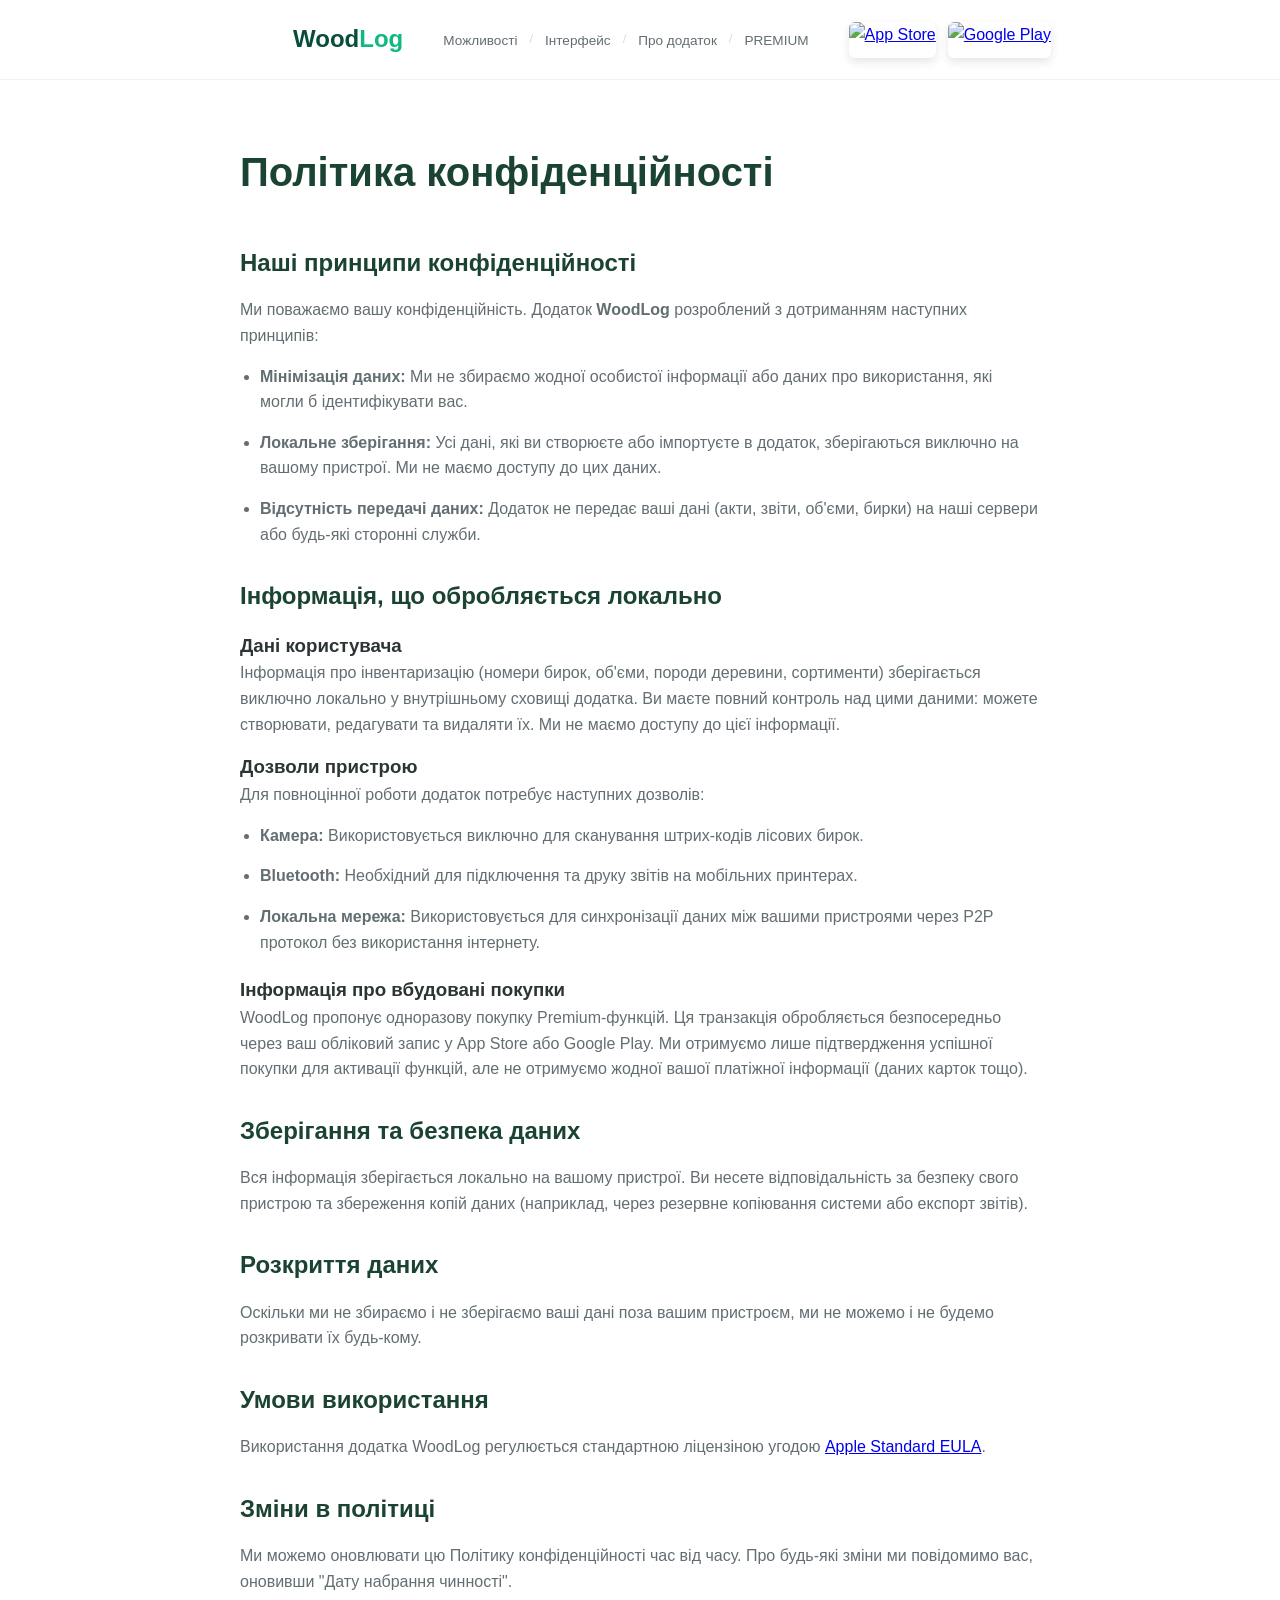
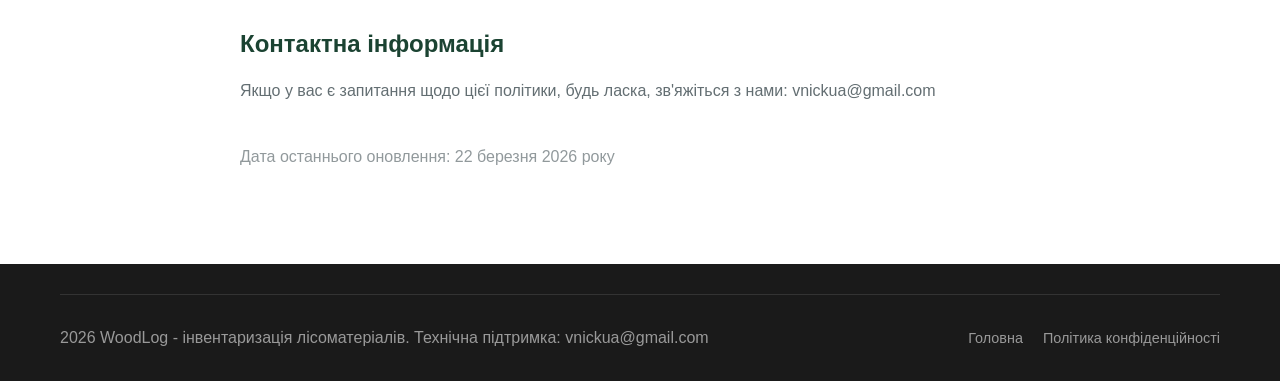
==== privacy.html @ 08e89b03 "add index" ====
<!DOCTYPE html>
<html lang="uk">

<head>
    <meta charset="UTF-8">
    <meta name="viewport" content="width=device-width, initial-scale=1.0">
    <title>Політика конфіденційності — WoodLog</title>
    <link rel="stylesheet" href="style.css">
    <style>
        .privacy-content {
            padding: 140px 0 80px;
            max-width: 800px;
            margin: 0 auto;
        }

        .privacy-content h1 {
            color: var(--primary);
            margin-bottom: 40px;
            font-size: 2.5rem;
        }

        .privacy-content h2 {
            color: var(--primary);
            margin: 30px 0 15px;
            font-size: 1.5rem;
        }

        .privacy-content p,
        .privacy-content li {
            color: var(--text-light);
            margin-bottom: 15px;
            font-size: 1rem;
        }

        .privacy-content ul {
            padding-left: 20px;
            margin-bottom: 20px;
        }
    </style>
</head>

<body>
    <header>
        <div class="container">
            <nav>
                <div class="logo">
                    <div class="animated-logo"></div>
                    <span class="logo-text"><span class="wood">Wood</span><span class="log">Log</span></span>
                </div>
                <ul>
                    <li><a href="index.html#features">Можливості</a></li>
                    <li class="separator">/</li>
                    <li><a href="index.html#showcase">Інтерфейс</a></li>
                    <li class="separator">/</li>
                    <li><a href="index.html#about">Про додаток</a></li>
                    <li class="separator">/</li>
                    <li><a href="index.html#premium">PREMIUM</a></li>
                </ul>
                <div class="header-btns">
                    <a href="#" class="store-btn">
                        <img src="assets/logo_app-store.png" alt="App Store">
                    </a>
                    <a href="#" class="store-btn">
                        <img src="assets/logo_google-play.png" alt="Google Play">
                    </a>
                </div>
            </nav>
        </div>
    </header>

    <main class="container privacy-content">
        <h1>Політика конфіденційності</h1>

        <section>
            <h2>Наші принципи конфіденційності</h2>
            <p>Ми поважаємо вашу конфіденційність. Додаток <strong>WoodLog</strong> розроблений з дотриманням наступних
                принципів:</p>
            <ul>
                <li><strong>Мінімізація даних:</strong> Ми не збираємо жодної особистої інформації або даних про
                    використання, які могли б ідентифікувати вас.</li>
                <li><strong>Локальне зберігання:</strong> Усі дані, які ви створюєте або імпортуєте в додаток,
                    зберігаються виключно на вашому пристрої. Ми не маємо доступу до цих даних.</li>
                <li><strong>Відсутність передачі даних:</strong> Додаток не передає ваші дані (акти, звіти, об'єми,
                    бирки) на наші сервери або будь-які сторонні служби.</li>
            </ul>
        </section>

        <section>
            <h2>Інформація, що обробляється локально</h2>

            <h3>Дані користувача</h3>
            <p>Інформація про інвентаризацію (номери бирок, об'єми, породи деревини, сортименти) зберігається виключно
                локально у внутрішньому сховищі додатка. Ви маєте повний контроль над цими даними: можете створювати,
                редагувати та видаляти їх. Ми не маємо доступу до цієї інформації.</p>

            <h3>Дозволи пристрою</h3>
            <p>Для повноцінної роботи додаток потребує наступних дозволів:</p>
            <ul>
                <li><strong>Камера:</strong> Використовується виключно для сканування штрих-кодів лісових бирок.</li>
                <li><strong>Bluetooth:</strong> Необхідний для підключення та друку звітів на мобільних принтерах.</li>
                <li><strong>Локальна мережа:</strong> Використовується для синхронізації даних між вашими пристроями
                    через P2P протокол без використання інтернету.</li>
            </ul>

            <h3>Інформація про вбудовані покупки</h3>
            <p>WoodLog пропонує одноразову покупку Premium-функцій. Ця транзакція обробляється безпосередньо через ваш
                обліковий запис у App Store або Google Play. Ми отримуємо лише підтвердження успішної покупки для
                активації функцій, але не отримуємо жодної вашої платіжної інформації (даних карток тощо).</p>
        </section>

        <section>
            <h2>Зберігання та безпека даних</h2>
            <p>Вся інформація зберігається локально на вашому пристрої. Ви несете відповідальність за безпеку свого
                пристрою та збереження копій даних (наприклад, через резервне копіювання системи або експорт звітів).
            </p>
        </section>

        <section>
            <h2>Розкриття даних</h2>
            <p>Оскільки ми не збираємо і не зберігаємо ваші дані поза вашим пристроєм, ми не можемо і не будемо
                розкривати їх будь-кому.</p>
        </section>

        <section>
            <h2>Умови використання</h2>
            <p>Використання додатка WoodLog регулюється стандартною ліцензіною угодою <a
                    href="https://www.apple.com/legal/internet-services/itunes/dev/stdeula/" target="_blank">Apple
                    Standard EULA</a>.</p>
        </section>

        <section>
            <h2>Зміни в політиці</h2>
            <p>Ми можемо оновлювати цю Політику конфіденційності час від часу. Про будь-які зміни ми повідомимо вас,
                оновивши "Дату набрання чинності".</p>
        </section>

        <section>
            <h2>Контактна інформація</h2>
            <p>Якщо у вас є запитання щодо цієї політики, будь ласка, зв'яжіться з нами: vnickua@gmail.com</p>
        </section>

        <p style="margin-top: 40px; opacity: 0.7;">Дата останнього оновлення: 22 березня 2026 року</p>
    </main>

    <footer>
        <div class="container">
            <div class="footer-bottom">
                <p>2026 WoodLog - інвентаризація лісоматеріалів. Технічна підтримка: vnickua@gmail.com</p>
                <ul>
                    <li><a href="index.html">Головна</a></li>
                    <li><a href="privacy.html">Політика конфіденційності</a></li>
                </ul>
            </div>
        </div>
    </footer>
</body>

</html>
---- style.css ----
html {
    scroll-behavior: smooth;
}

:root {
    --primary: #1B4332;
    --primary-light: #2D6A4F;
    --accent: #00D2FF;
    --text-dark: #2D3436;
    --text-light: #636E72;
    --bg-white: #FFFFFF;
    --bg-grey: #F8F9FA;
    --transition: all 0.3s ease;
}

* {
    margin: 0;
    padding: 0;
    box-sizing: border-box;
}

body {
    font-family: 'Inter', sans-serif;
    line-height: 1.6;
    color: var(--text-dark);
    background: var(--bg-white);
    overflow-x: hidden;
}

.container {
    max-width: 1200px;
    margin: 0 auto;
    padding: 0 20px;
}

/* Header */
header {
    height: 80px;
    display: flex;
    align-items: center;
    position: fixed;
    top: 0;
    width: 100%;
    z-index: 1000;
    background: rgba(255, 255, 255, 0.9);
    backdrop-filter: blur(10px);
    border-bottom: 1px solid rgba(0, 0, 0, 0.05);
}

nav {
    display: flex;
    justify-content: space-between;
    align-items: center;
    width: 100%;
}

.logo {
    display: flex;
    align-items: center;
    gap: 4px;
    font-weight: 700;
    font-size: 1.5rem;
    color: var(--primary);
}

.animated-logo {
    width: 60px;
    height: 60px;
    background-image: url('assets/logo_woodlog.png');
    background-size: contain;
    background-repeat: no-repeat;
    background-position: center;
    animation: float-log 4s ease-in-out infinite;
    filter: drop-shadow(0 4px 8px rgba(0, 0, 0, 0.1));
}

@keyframes float-log {

    0%,
    100% {
        transform: translateY(0) rotate(0deg);
    }

    50% {
        transform: translateY(-5px) rotate(3deg);
    }
}

.logo-text {
    font-weight: 800;
}

.logo-text .wood {
    color: #064e3b;
}

.logo-text .log {
    color: #10b981;
}

nav ul {
    display: flex;
    list-style: none;
    gap: 12px;
    align-items: center;
    padding: 0 40px;
}

nav ul a {
    text-decoration: none;
    color: var(--text-light);
    font-weight: 500;
    font-size: 0.85rem;
    transition: var(--transition);
}

nav ul a:hover {
    color: var(--primary);
}

.separator {
    color: #ddd;
    font-size: 0.8rem;
    pointer-events: none;
}

/* Buttons */
.btn {
    text-decoration: none;
    padding: 10px 25px;
    border-radius: 30px;
    font-weight: 600;
    transition: var(--transition);
    display: inline-block;
}

.btn-sm {
    padding: 6px 16px;
    font-size: 0.8rem;
    border-radius: 20px;
}

.btn-primary {
    background: var(--primary);
    color: white;
}

.btn-primary:hover {
    background: var(--primary-light);
    transform: translateY(-2px);
}

.btn-outline-dark {
    border: 1px solid var(--primary);
    color: var(--primary);
    background: transparent;
}

.btn-outline-dark:hover {
    background: var(--primary);
    color: white;
}

.btn-large {
    background: var(--bg-white);
    color: var(--primary);
    padding: 15px 40px;
    font-size: 1.1rem;
}

.btn-outline {
    background: transparent;
    border: 2px solid white;
    color: white;
    margin-left: 15px;
}

.header-btns {
    display: flex;
    gap: 12px;
    align-items: center;
}

.store-btn {
    height: 36px;
    display: flex;
    align-items: center;
    transition: var(--transition);
}

.store-btn img {
    height: 100%;
    width: auto;
    border-radius: 6px;
    box-shadow: 0 4px 10px rgba(0, 0, 0, 0.1);
}

.store-btn:hover {
    transform: translateY(-2px);
    filter: brightness(1.1);
}

/* Hero */
.hero {
    height: 36vh;
    min-height: 320px;
    display: flex;
    align-items: center;
    position: relative;
    color: white;
    padding-top: 80px;
}

.hero-bg {
    position: absolute;
    top: 0;
    left: 0;
    width: 100%;
    height: 100%;
    background-size: cover;
    background-position: center;
    z-index: -1;
}

.hero-bg::after {
    content: '';
    position: absolute;
    top: 0;
    left: 0;
    width: 100%;
    height: 100%;
    background: linear-gradient(135deg, rgba(27, 67, 50, 0.9) 0%, rgba(0, 0, 0, 0.4) 100%);
}

.hero-content {
    max-width: 800px;
}

.hero h1 {
    font-size: 2.35rem;
    margin-bottom: 10px;
    line-height: 1.1;
}

.hero h1 span {
    color: var(--accent);
}

.hero p {
    font-size: 1.1rem;
    margin-bottom: 25px;
    opacity: 0.9;
}

.features,
.showcase,
.about,
.premium-section {
    scroll-margin-top: 80px;
}

/* Features */
.features {
    padding: 20px 0;
    background: var(--bg-grey);
}

.section-title {
    text-align: center;
    font-size: 2.5rem;
    margin-bottom: 10px;
    color: var(--primary);
}

.features-grid {
    display: grid;
    grid-template-columns: repeat(5, 1fr);
    gap: 20px;
}

.feature-card {
    background: white;
    padding: 25px 20px;
    border-radius: 20px;
    box-shadow: 0 10px 30px rgba(0, 0, 0, 0.05);
    transition: var(--transition);
    text-align: center;
}

.feature-card:hover {
    transform: translateY(-10px);
}

.feature-card .icon {
    font-size: 2.5rem;
    margin-bottom: 15px;
}

.feature-card h3 {
    margin-bottom: 12px;
    color: var(--primary);
    font-size: 1.1rem;
    line-height: 1.2;
}

.feature-card p {
    font-size: 0.88rem;
    color: var(--text-light);
    line-height: 1.4;
}

/* Showcase / Interface */
.showcase {
    padding: 20px 0;
    background: var(--bg-white);
}

.showcase-group {
    display: flex;
    align-items: center;
    gap: 60px;
    margin-bottom: 50px;
}

.showcase-group:last-child {
    margin-bottom: 0;
}

.showcase-group.reverse {
    flex-direction: row-reverse;
}

.showcase-text {
    flex: 1;
}

.showcase-text h3 {
    color: var(--primary);
    font-size: 1.8rem;
    margin-bottom: 15px;
}

.showcase-text p {
    font-size: 1.1rem;
    color: var(--text-light);
}

.showcase-gallery {
    flex: 1.5;
    display: grid;
    gap: 20px;
}

.grid-2 {
    grid-template-columns: repeat(2, 1fr);
}

.grid-3 {
    grid-template-columns: repeat(3, 1fr);
}

.grid-4 {
    grid-template-columns: repeat(4, 1fr);
}

.screen-item {
    text-align: center;
}

.screen-item img {
    max-width: 100%;
    height: auto;
    border-radius: 16px;
    box-shadow: 0 10px 25px rgba(0, 0, 0, 0.1);
    border: 1px solid rgba(0, 0, 0, 0.05);
    transition: var(--transition);
}

.screen-item img:hover {
    transform: scale(1.05);
}

.caption {
    font-size: 0.85rem;
    color: var(--text-light);
    margin-top: 10px;
}

/* Premium Badge */
.premium-badge {
    display: inline-flex;
    align-items: center;
    gap: 6px;
    padding: 2px 12px;
    border: 1.5px solid var(--accent);
    border-radius: 30px;
    color: var(--accent);
    font-size: 0.75rem;
    font-weight: 800;
    text-transform: uppercase;
    letter-spacing: 1px;
    vertical-align: middle;
    margin-left: 8px;
    background: rgba(0, 210, 255, 0.05);
}

.premium-badge::before {
    content: '💎';
    font-size: 0.85rem;
    filter: drop-shadow(0 0 2px rgba(0, 210, 255, 0.4));
}

/* About */
.about {
    padding: 30px 0;
}

.about-flex {
    display: flex;
    align-items: center;
    gap: 80px;
}

.about-text {
    flex: 1;
}

.about h2 {
    font-size: 2.5rem;
    margin-bottom: 25px;
    color: var(--primary);
    line-height: 1.2;
}

.check-list {
    list-style: none;
    margin-top: 30px;
}

.check-list li {
    margin-bottom: 15px;
    display: flex;
    align-items: center;
    gap: 15px;
    font-weight: 500;
}

.check-list li::before {
    content: '✓';
    color: var(--primary-light);
    font-weight: 900;
}

.about-stats {
    flex: 1;
    display: grid;
    grid-template-columns: 1fr 1fr;
    gap: 20px;
}

.stat-item {
    background: var(--primary);
    color: white;
    padding: 10px;
    border-radius: 20px;
    text-align: center;
}

.stat-num {
    display: block;
    font-size: 2rem;
    font-weight: 400;
    margin-bottom: 5px;
}

/* Premium Section */
.premium-section {
    padding: 30px 0;
    background: linear-gradient(135deg, #1B4332 0%, #081C15 100%);
    color: white;
    text-align: center;
}

.premium-container {
    max-width: 900px;
    margin: 0 auto;
    background: rgba(255, 255, 255, 0.05);
    padding: 30px 40px;
    border-radius: 40px;
    backdrop-filter: blur(10px);
    border: 1px solid rgba(255, 255, 255, 0.1);
    box-shadow: 0 30px 60px rgba(0, 0, 0, 0.3);
}

.premium-section h2 {
    font-size: 2rem;
    margin-bottom: 0px;
    color: white;
}

.premium-section .subtitle {
    font-size: 1.25rem;
    color: rgba(255, 255, 255, 0.7);
    margin-bottom: 20px;
    display: block;
}

.premium-features-list {
    display: grid;
    grid-template-columns: repeat(auto-fit, minmax(260px, 1fr));
    gap: 40px;
    text-align: left;
    margin-top: 20px;
}

.p-feature-item {
    display: flex;
    align-items: flex-start;
    gap: 20px;
}

.p-feature-item .icon {
    font-size: 2rem;
    color: var(--accent);
    flex-shrink: 0;
    line-height: 1;
}

.p-feature-item h4 {
    font-size: 1.2rem;
    margin-bottom: 8px;
    color: white;
}

.p-feature-item p {
    font-size: 1rem;
    line-height: 1.5;
    color: rgba(255, 255, 255, 0.6);
}

.one-time-row {
    margin-top: 20px;
}

.one-time-badge {
    background: #FF6347;
    color: white;
    padding: 15px 40px;
    border-radius: 50px;
    font-weight: 700;
    font-size: 1.1rem;
    display: inline-block;
    box-shadow: 0 10px 30px rgba(255, 99, 71, 0.4);
    transition: var(--transition);
}

.one-time-badge:hover {
    transform: scale(1.05);
    box-shadow: 0 15px 40px rgba(255, 99, 71, 0.6);
}

/* Footer */
footer {
    padding: 30px 0;
    background: #1a1a1a;
    color: #999;
}

.footer-bottom {
    display: flex;
    justify-content: space-between;
    align-items: center;
    border-top: 1px solid #333;
    padding-top: 30px;
}

.footer-bottom ul {
    display: flex;
    gap: 20px;
    list-style: none;
}

.footer-bottom a {
    color: #999;
    text-decoration: none;
    font-size: 0.9rem;
}

/* Responsive */
@media (max-width: 768px) {
    .hero {
        height: auto;
        min-height: 60vh;
        padding: 140px 0 80px;
        text-align: center;
    }

    .hero h1 {
        font-size: 2.2rem;
    }

    .about-flex {
        flex-direction: column;
    }

    nav ul {
        display: none;
    }

    .hero-btns {
        display: flex;
        flex-direction: column;
        gap: 10px;
    }

    .btn-outline {
        margin-left: 0;
    }

    .showcase {
        padding: 50px 0;
    }

    .features-grid {
        grid-template-columns: 1fr;
        gap: 15px;
    }

    .feature-card {
        padding: 30px;
    }

    .showcase-group,
    .showcase-group.reverse {
        flex-direction: column;
        text-align: center;
        gap: 30px;
        margin-bottom: 60px;
    }

    .grid-2,
    .grid-3 {
        grid-template-columns: repeat(2, 1fr);
    }
}
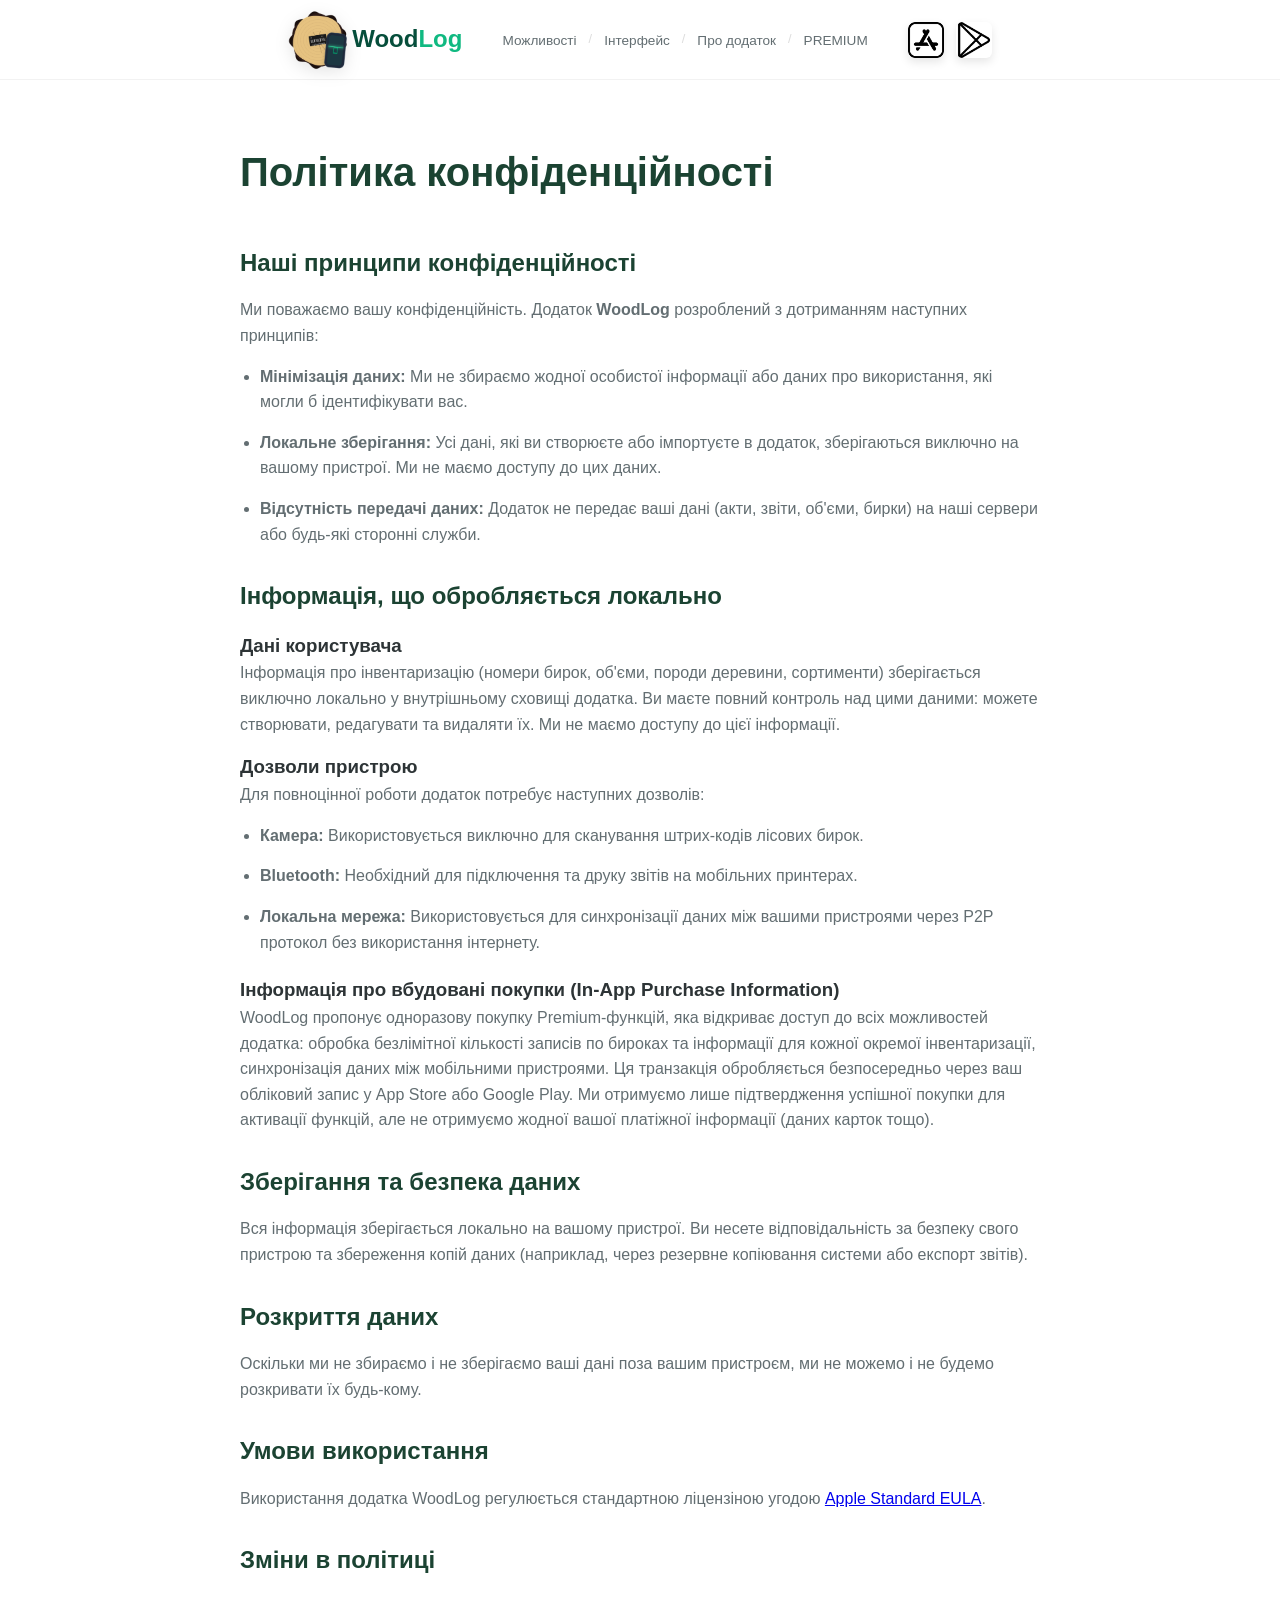
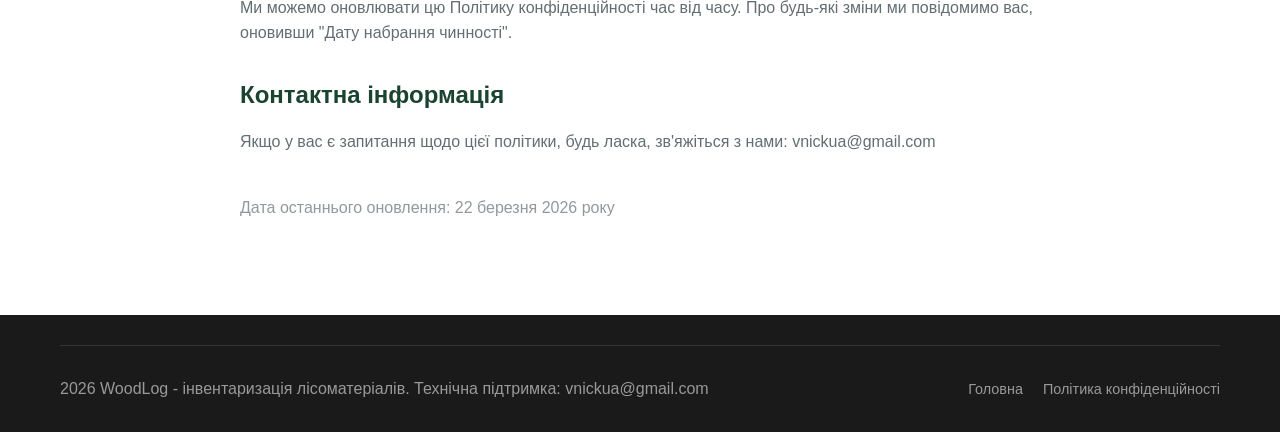
==== commit 00626101: "Update privacy.html" ====
--- a/privacy.html
+++ b/privacy.html
@@ -102,8 +102,11 @@
                     через P2P протокол без використання інтернету.</li>
             </ul>
 
-            <h3>Інформація про вбудовані покупки</h3>
-            <p>WoodLog пропонує одноразову покупку Premium-функцій. Ця транзакція обробляється безпосередньо через ваш
+            <h3>Інформація про вбудовані покупки (In-App Purchase Information)</h3>
+            <p>WoodLog пропонує одноразову покупку Premium-функцій,
+                яка відкриває доступ до всіх можливостей додатка: обробка безлімітної кількості записів по бироках
+                та інформації для кожної окремої інвентаризації, синхронізація даних між мобільними пристроями.
+                Ця транзакція обробляється безпосередньо через ваш
                 обліковий запис у App Store або Google Play. Ми отримуємо лише підтвердження успішної покупки для
                 активації функцій, але не отримуємо жодної вашої платіжної інформації (даних карток тощо).</p>
         </section>
@@ -155,4 +158,4 @@
     </footer>
 </body>
 
-</html>+</html>
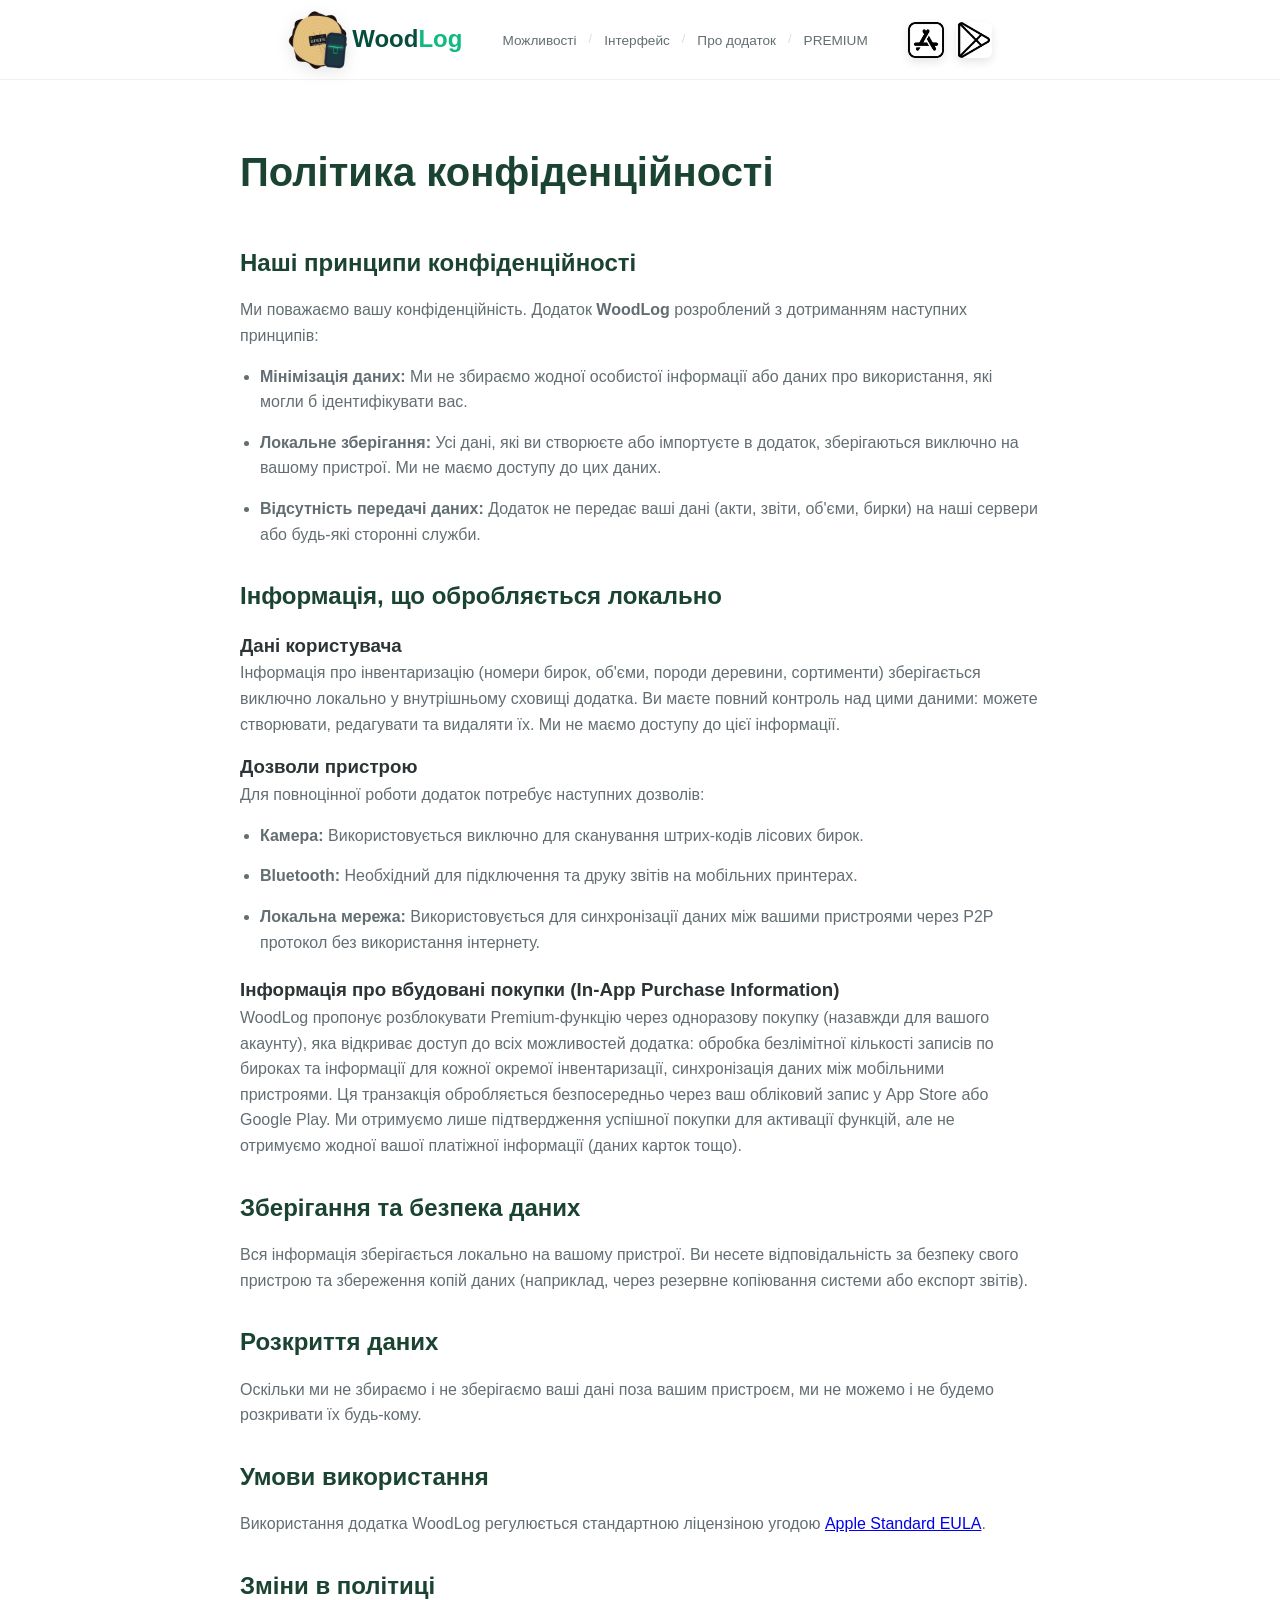
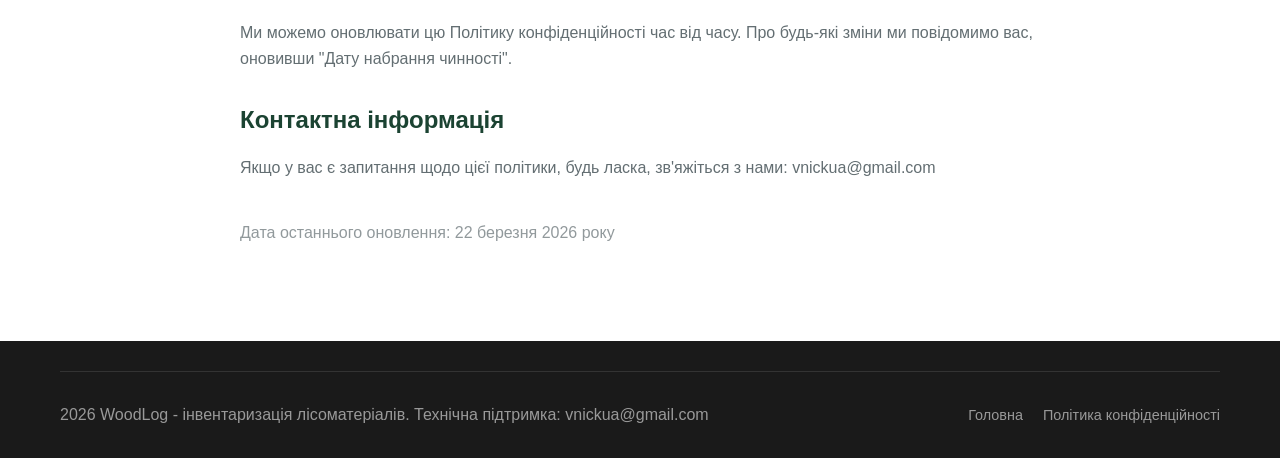
==== commit 8bd24e39: "Update privacy.html" ====
--- a/privacy.html
+++ b/privacy.html
@@ -103,9 +103,9 @@
             </ul>
 
             <h3>Інформація про вбудовані покупки (In-App Purchase Information)</h3>
-            <p>WoodLog пропонує одноразову покупку Premium-функцій,
+            <p>WoodLog пропонує розблокувати Premium-функцію через одноразову покупку (назавжди для вашого акаунту),
                 яка відкриває доступ до всіх можливостей додатка: обробка безлімітної кількості записів по бироках
-                та інформації для кожної окремої інвентаризації, синхронізація даних між мобільними пристроями.
+                та інформації для кожної окремої інвентаризації, синхронізація даних між мобільними пристроями. 
                 Ця транзакція обробляється безпосередньо через ваш
                 обліковий запис у App Store або Google Play. Ми отримуємо лише підтвердження успішної покупки для
                 активації функцій, але не отримуємо жодної вашої платіжної інформації (даних карток тощо).</p>
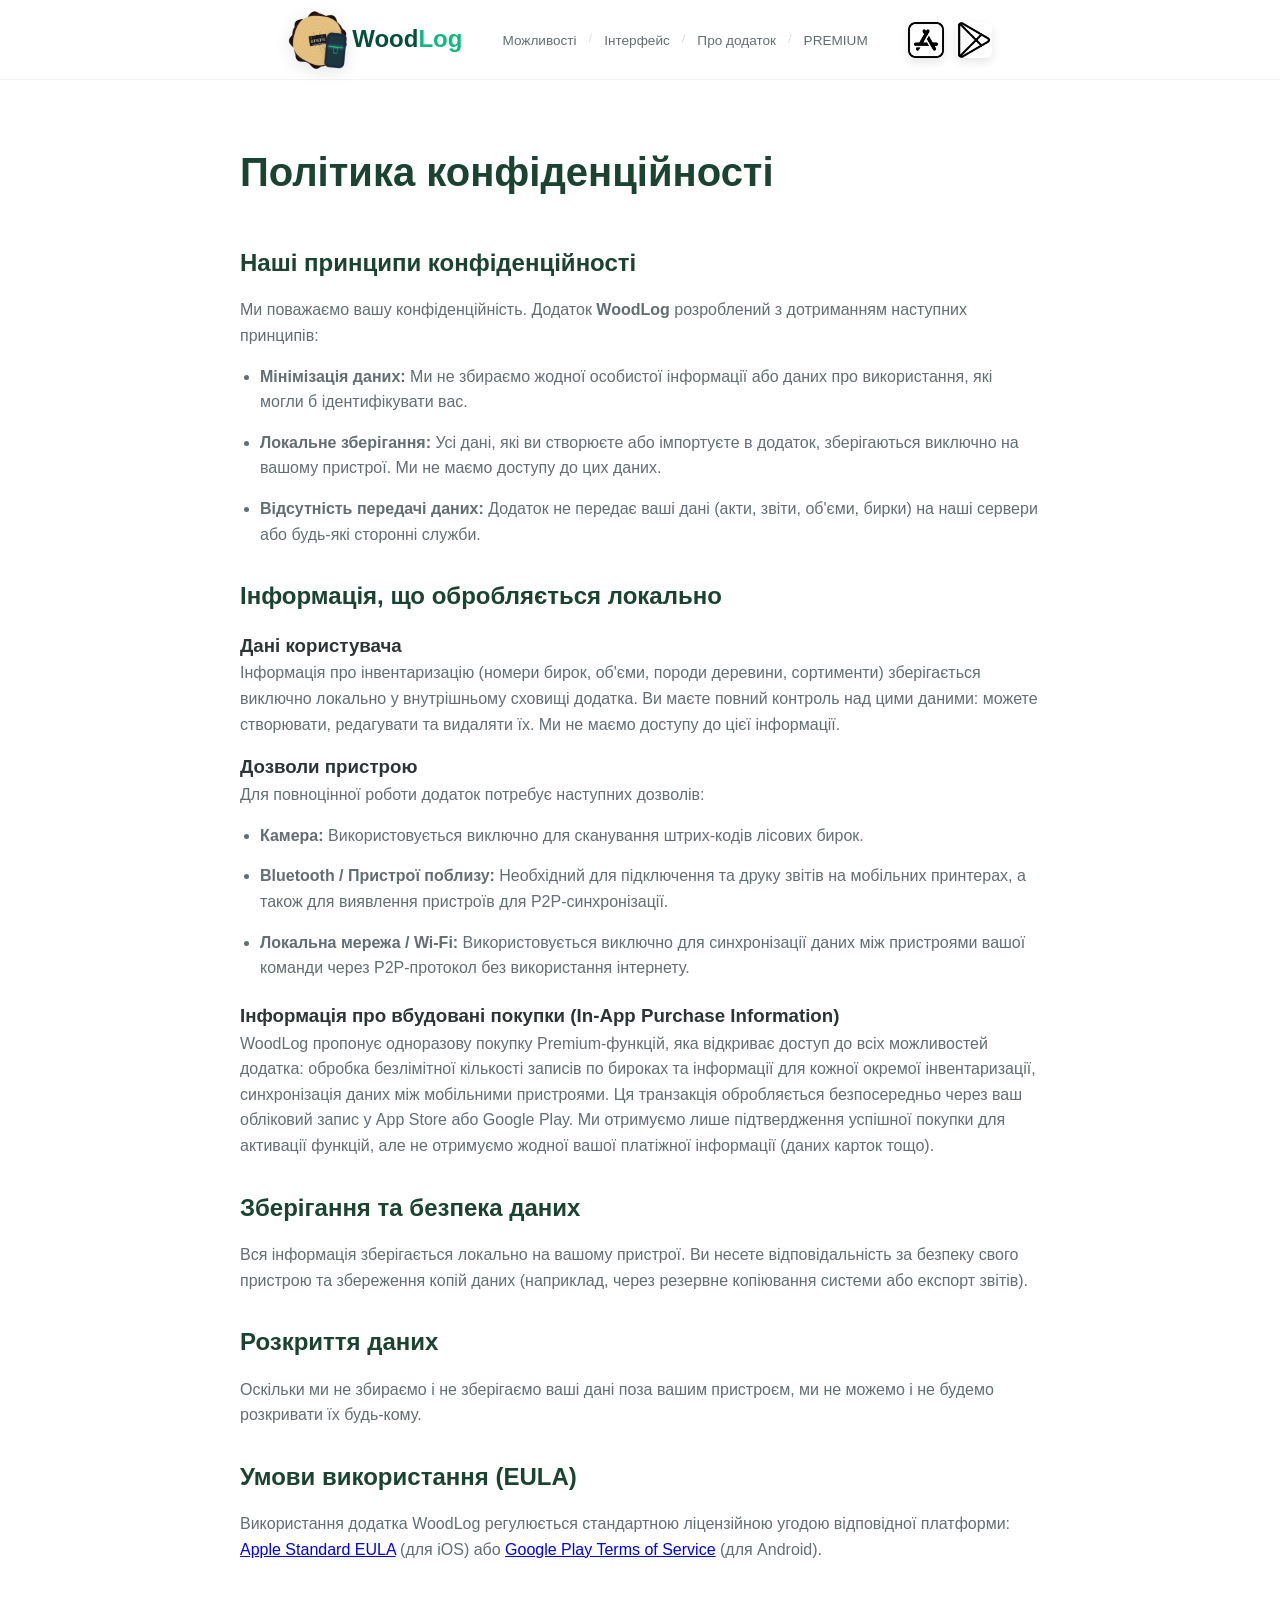
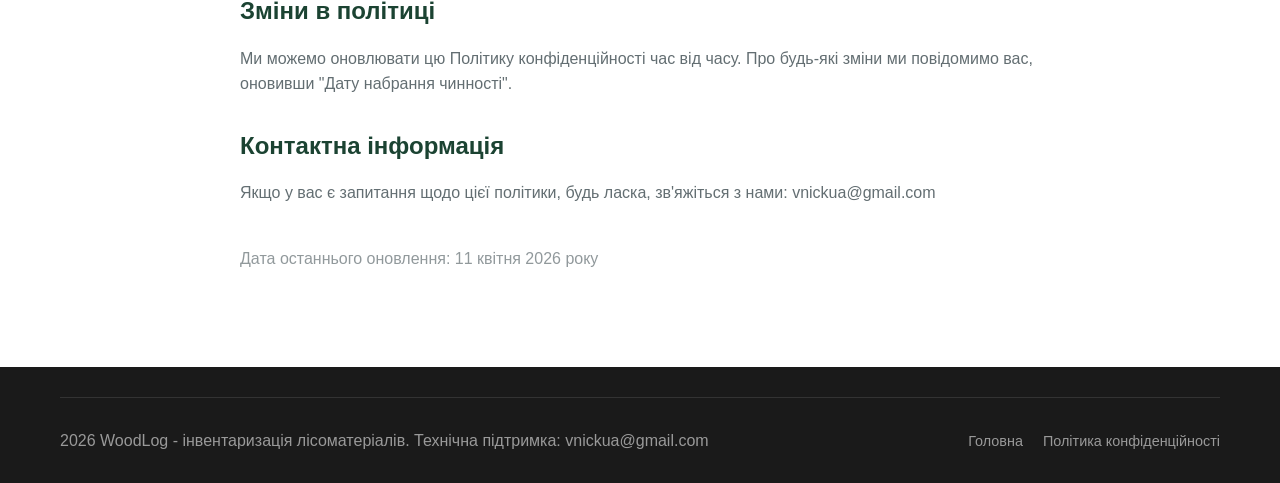
==== commit 8b379ad4: "Update privacy.html" ====
--- a/privacy.html
+++ b/privacy.html
@@ -57,7 +57,7 @@
                     <li><a href="index.html#premium">PREMIUM</a></li>
                 </ul>
                 <div class="header-btns">
-                    <a href="#" class="store-btn">
+                    <a href="https://apps.apple.com/ua/app/woodlog-інвентаризація-лісу/id6760977278?l=uk" class="store-btn">
                         <img src="assets/logo_app-store.png" alt="App Store">
                     </a>
                     <a href="#" class="store-btn">
@@ -97,15 +97,14 @@
             <p>Для повноцінної роботи додаток потребує наступних дозволів:</p>
             <ul>
                 <li><strong>Камера:</strong> Використовується виключно для сканування штрих-кодів лісових бирок.</li>
-                <li><strong>Bluetooth:</strong> Необхідний для підключення та друку звітів на мобільних принтерах.</li>
-                <li><strong>Локальна мережа:</strong> Використовується для синхронізації даних між вашими пристроями
-                    через P2P протокол без використання інтернету.</li>
+                <li><strong>Bluetooth / Пристрої поблизу:</strong> Необхідний для підключення та друку звітів на мобільних принтерах, а також для виявлення пристроїв для P2P-синхронізації.</li>
+                <li><strong>Локальна мережа / Wi-Fi:</strong> Використовується виключно для синхронізації даних між пристроями вашої команди через P2P-протокол без використання інтернету.</li>
             </ul>
 
             <h3>Інформація про вбудовані покупки (In-App Purchase Information)</h3>
-            <p>WoodLog пропонує розблокувати Premium-функцію через одноразову покупку (назавжди для вашого акаунту),
+            <p>WoodLog пропонує одноразову покупку Premium-функцій,
                 яка відкриває доступ до всіх можливостей додатка: обробка безлімітної кількості записів по бироках
-                та інформації для кожної окремої інвентаризації, синхронізація даних між мобільними пристроями. 
+                та інформації для кожної окремої інвентаризації, синхронізація даних між мобільними пристроями.
                 Ця транзакція обробляється безпосередньо через ваш
                 обліковий запис у App Store або Google Play. Ми отримуємо лише підтвердження успішної покупки для
                 активації функцій, але не отримуємо жодної вашої платіжної інформації (даних карток тощо).</p>
@@ -125,10 +124,10 @@
         </section>
 
         <section>
-            <h2>Умови використання</h2>
-            <p>Використання додатка WoodLog регулюється стандартною ліцензіною угодою <a
+            <h2 id="eula">Умови використання (EULA)</h2>
+            <p>Використання додатка WoodLog регулюється стандартною ліцензійною угодою відповідної платформи: <a
                     href="https://www.apple.com/legal/internet-services/itunes/dev/stdeula/" target="_blank">Apple
-                    Standard EULA</a>.</p>
+                    Standard EULA</a> (для iOS) або <a href="https://play.google.com/intl/en_ua/about/play-terms/" target="_blank">Google Play Terms of Service</a> (для Android).</p>
         </section>
 
         <section>
@@ -142,7 +141,7 @@
             <p>Якщо у вас є запитання щодо цієї політики, будь ласка, зв'яжіться з нами: vnickua@gmail.com</p>
         </section>
 
-        <p style="margin-top: 40px; opacity: 0.7;">Дата останнього оновлення: 22 березня 2026 року</p>
+        <p style="margin-top: 40px; opacity: 0.7;">Дата останнього оновлення: 11 квітня 2026 року</p>
     </main>
 
     <footer>
